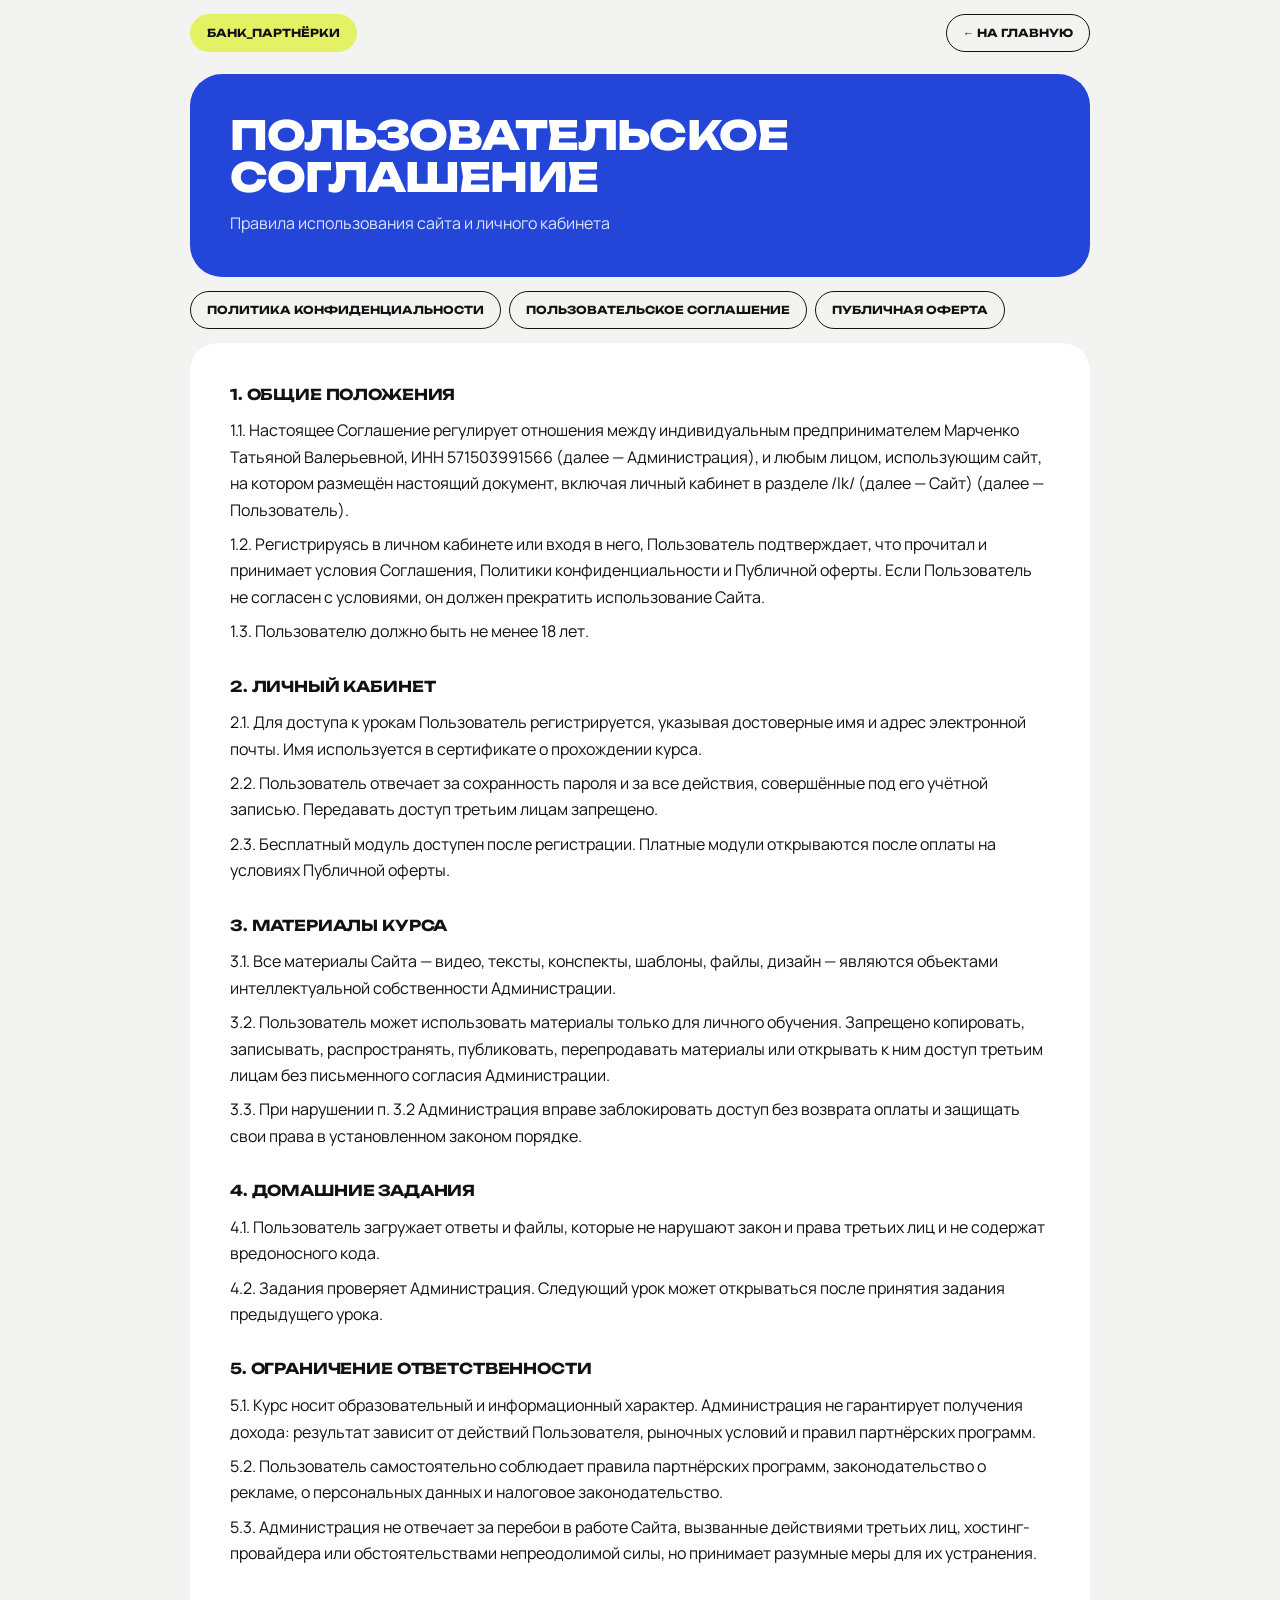
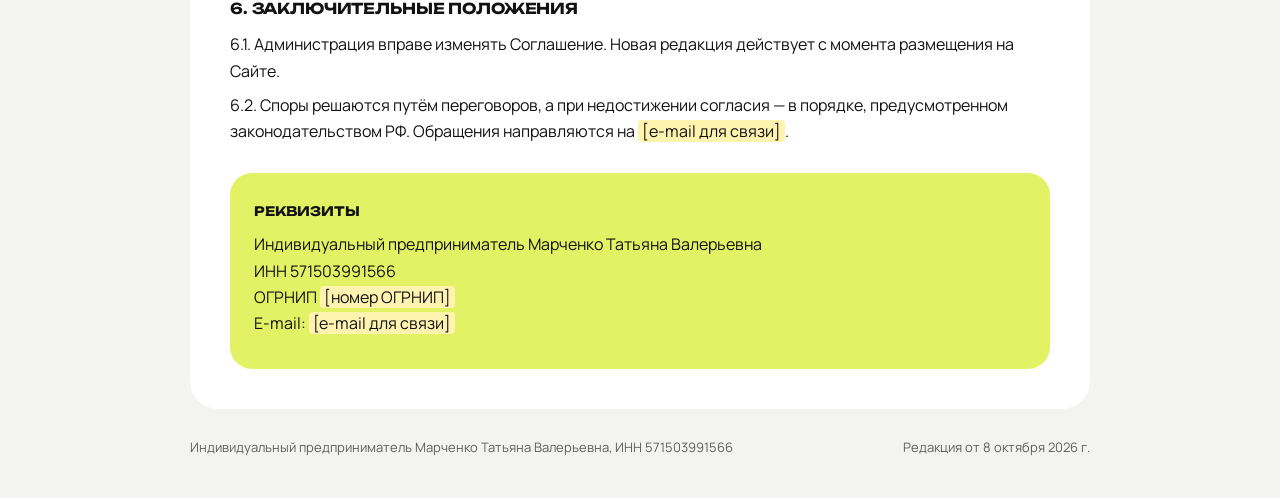
==== agreement.html @ b4dd4e38 "Add pricing, bonuses, legal pages and required consents Landing: full course 19 990 ₽ with "today 0 " ====
<!doctype html>
<html lang="ru">
<head>
<meta charset="utf-8">
<meta name="viewport" content="width=device-width, initial-scale=1">
<title>Пользовательское соглашение — БАНК_ПАРТНЁРКИ</title>
<link rel="stylesheet" href="assets/page.css">
</head>
<body>
<div class="wrap">
  <div class="top"><a href="index.html" class="pill lime">БАНК_ПАРТНЁРКИ</a><a href="index.html" class="pill">← На главную</a></div>
  <div class="head"><h1>Пользовательское соглашение</h1><p>Правила использования сайта и личного кабинета</p></div>
  <div class="toc">
    <a class="pill" href="privacy.html">Политика конфиденциальности</a>
    <a class="pill" href="agreement.html">Пользовательское соглашение</a>
    <a class="pill" href="offer.html">Публичная оферта</a>
  </div>
  <div class="doc">
<h2>1. Общие положения</h2>
<p>1.1. Настоящее Соглашение регулирует отношения между индивидуальным предпринимателем Марченко Татьяной Валерьевной, ИНН 571503991566 (далее — Администрация), и любым лицом, использующим сайт, на котором размещён настоящий документ, включая личный кабинет в разделе /lk/ (далее — Сайт) (далее — Пользователь).</p>
<p>1.2. Регистрируясь в личном кабинете или входя в него, Пользователь подтверждает, что прочитал и принимает условия Соглашения, Политики конфиденциальности и Публичной оферты. Если Пользователь не согласен с условиями, он должен прекратить использование Сайта.</p>
<p>1.3. Пользователю должно быть не менее 18 лет.</p>

<h2>2. Личный кабинет</h2>
<p>2.1. Для доступа к урокам Пользователь регистрируется, указывая достоверные имя и адрес электронной почты. Имя используется в сертификате о прохождении курса.</p>
<p>2.2. Пользователь отвечает за сохранность пароля и за все действия, совершённые под его учётной записью. Передавать доступ третьим лицам запрещено.</p>
<p>2.3. Бесплатный модуль доступен после регистрации. Платные модули открываются после оплаты на условиях Публичной оферты.</p>

<h2>3. Материалы курса</h2>
<p>3.1. Все материалы Сайта — видео, тексты, конспекты, шаблоны, файлы, дизайн — являются объектами интеллектуальной собственности Администрации.</p>
<p>3.2. Пользователь может использовать материалы только для личного обучения. Запрещено копировать, записывать, распространять, публиковать, перепродавать материалы или открывать к ним доступ третьим лицам без письменного согласия Администрации.</p>
<p>3.3. При нарушении п. 3.2 Администрация вправе заблокировать доступ без возврата оплаты и защищать свои права в установленном законом порядке.</p>

<h2>4. Домашние задания</h2>
<p>4.1. Пользователь загружает ответы и файлы, которые не нарушают закон и права третьих лиц и не содержат вредоносного кода.</p>
<p>4.2. Задания проверяет Администрация. Следующий урок может открываться после принятия задания предыдущего урока.</p>

<h2>5. Ограничение ответственности</h2>
<p>5.1. Курс носит образовательный и информационный характер. Администрация не гарантирует получения дохода: результат зависит от действий Пользователя, рыночных условий и правил партнёрских программ.</p>
<p>5.2. Пользователь самостоятельно соблюдает правила партнёрских программ, законодательство о рекламе, о персональных данных и налоговое законодательство.</p>
<p>5.3. Администрация не отвечает за перебои в работе Сайта, вызванные действиями третьих лиц, хостинг-провайдера или обстоятельствами непреодолимой силы, но принимает разумные меры для их устранения.</p>

<h2>6. Заключительные положения</h2>
<p>6.1. Администрация вправе изменять Соглашение. Новая редакция действует с момента размещения на Сайте.</p>
<p>6.2. Споры решаются путём переговоров, а при недостижении согласия — в порядке, предусмотренном законодательством РФ. Обращения направляются на <span class="fill">[e-mail для связи]</span>.</p>

<div class="req"><b>Реквизиты</b><p style="margin-top:8px">Индивидуальный предприниматель Марченко Татьяна Валерьевна<br>ИНН 571503991566<br>ОГРНИП <span class="fill">[номер ОГРНИП]</span><br>E-mail: <span class="fill">[e-mail для связи]</span></p></div>
  </div>
  <footer><span>Индивидуальный предприниматель Марченко Татьяна Валерьевна, ИНН 571503991566</span><span>Редакция от 8 октября 2026 г.</span></footer>
</div>
</body>
</html>
---- assets/page.css ----
@import url(fonts.css);
:root{--bg:#f3f3f1;--card:#e9e9e6;--white:#fff;--ink:#121212;--muted:#5f5f5f;--blue:#2446d8;--lime:#e3f264;--line:rgba(18,18,18,.12)}
*{box-sizing:border-box;margin:0;padding:0}
body{background:var(--bg);color:var(--ink);font-family:Manrope,system-ui,sans-serif;font-size:16px;line-height:1.65;-webkit-font-smoothing:antialiased}
a{color:var(--blue)}
.wrap{width:min(900px,100% - 32px);margin-inline:auto}
.top{padding:14px 0;display:flex;justify-content:space-between;gap:12px;flex-wrap:wrap}
.pill{display:inline-flex;align-items:center;padding:9px 16px;border-radius:999px;border:1.5px solid var(--ink);font-family:Unbounded,sans-serif;font-weight:700;font-size:11px;text-transform:uppercase;text-decoration:none;color:var(--ink);white-space:nowrap}
.pill.lime{background:var(--lime);border-color:var(--lime)}
.pill:hover{background:var(--ink);color:#fff}
.head{background:var(--blue);color:#fff;border-radius:32px;padding:40px;margin:8px 0 14px}
.head h1{font-family:Unbounded,sans-serif;font-weight:800;text-transform:uppercase;font-size:clamp(24px,4vw,40px);line-height:1.05;letter-spacing:-.02em}
.head p{opacity:.85;margin-top:12px}
.doc{background:var(--white);border-radius:28px;padding:40px}
.doc h2{font-family:Unbounded,sans-serif;font-weight:700;text-transform:uppercase;font-size:15px;letter-spacing:-.01em;margin:30px 0 10px}
.doc h2:first-child{margin-top:0}
.doc p,.doc li{margin-bottom:8px}
.doc ul,.doc ol{padding-left:22px;margin-bottom:8px}
.req{background:var(--lime);border-radius:22px;padding:24px;margin-top:28px}
.req b{font-family:Unbounded,sans-serif;font-size:13px;text-transform:uppercase}
.fill{background:#fff3b0;padding:0 4px;border-radius:4px}
.toc{display:flex;gap:8px;flex-wrap:wrap;margin:14px 0}
footer{padding:28px 0 40px;font-size:13px;color:var(--muted);display:flex;justify-content:space-between;gap:12px;flex-wrap:wrap}
@media (max-width:600px){.head,.doc{padding:24px 20px;border-radius:24px}}
@media print{.top,.toc,footer{display:none}.head{color:#000;background:none;padding:0}.doc{padding:0}}
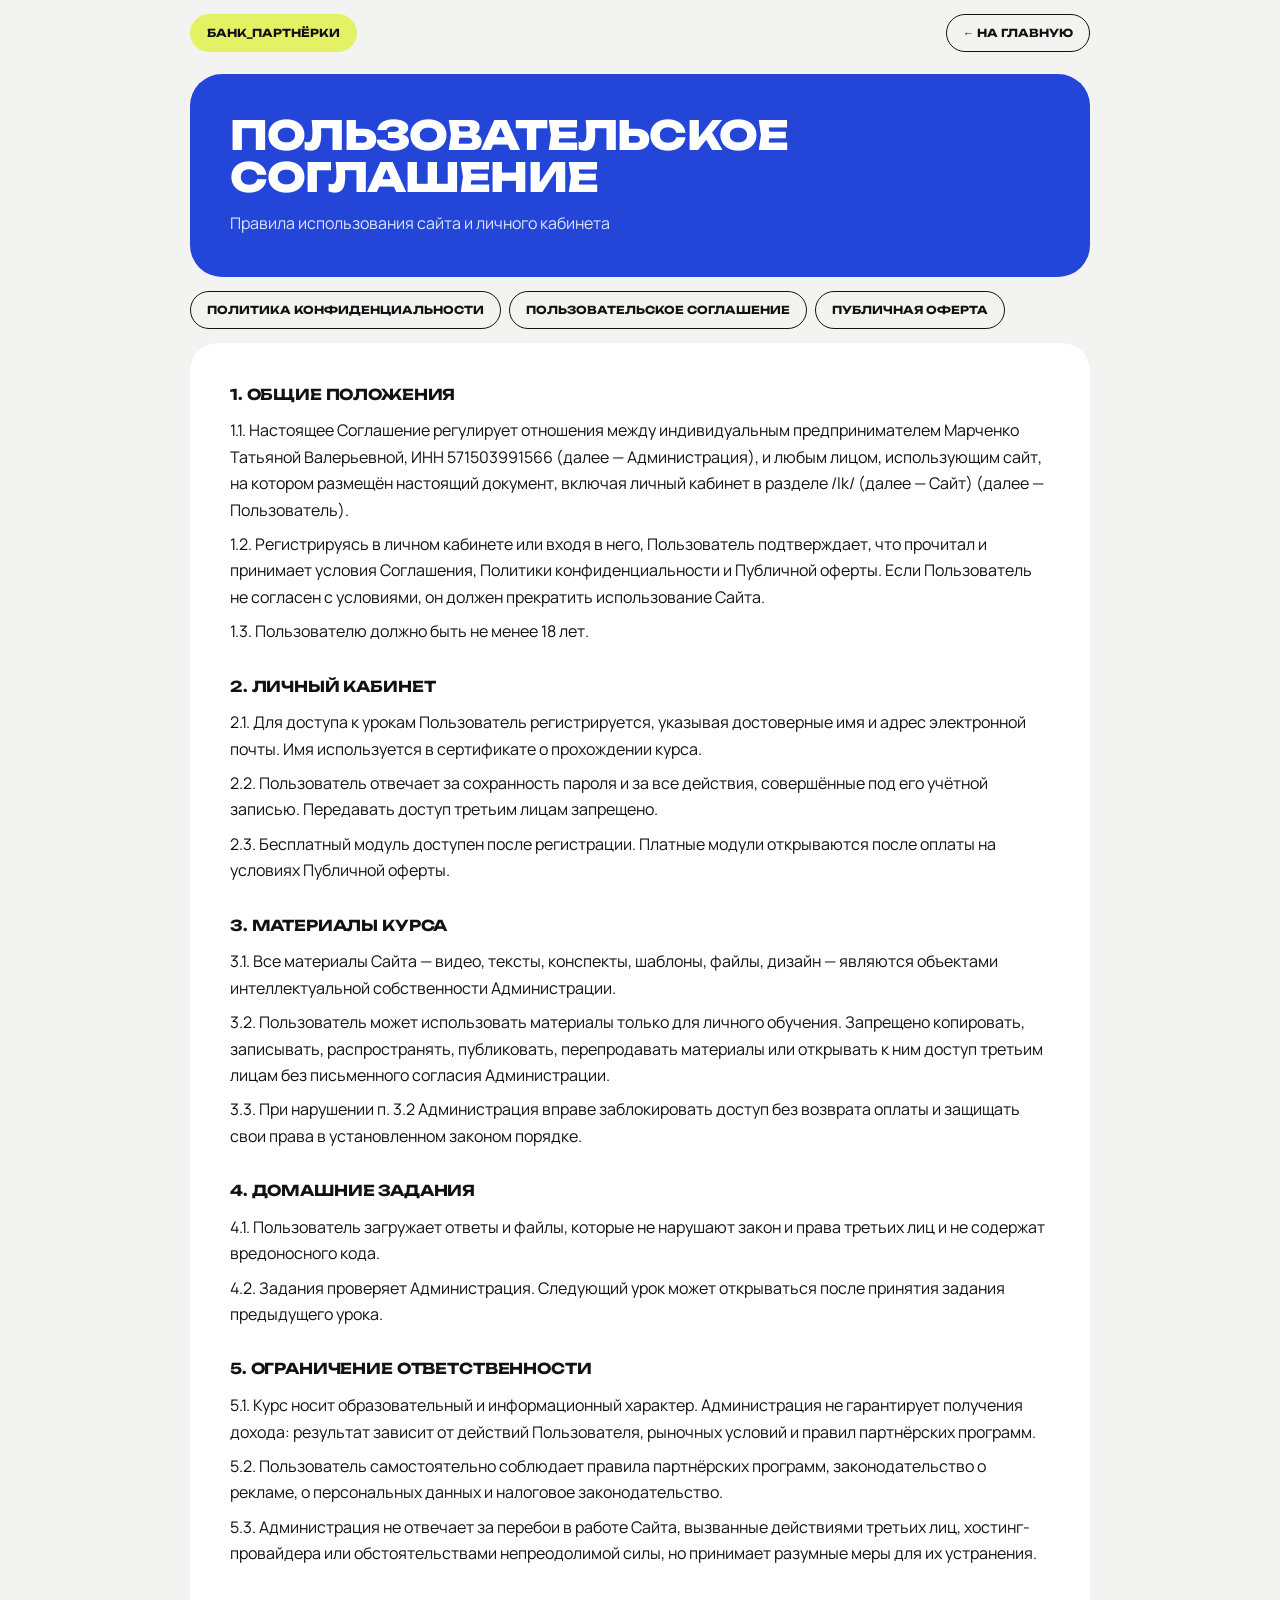
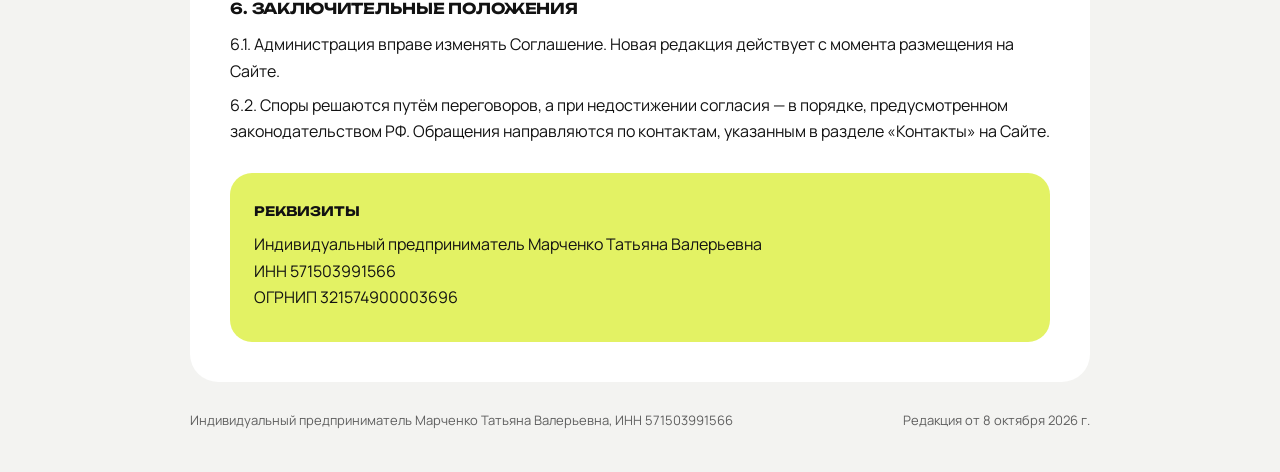
==== commit 96b2972e: "Add OGRNIP to legal pages and income screenshots to author section Co-Authored-By: Claude Opus 5.5 <" ====
--- a/agreement.html
+++ b/agreement.html
@@ -42,9 +42,9 @@
 
 <h2>6. Заключительные положения</h2>
 <p>6.1. Администрация вправе изменять Соглашение. Новая редакция действует с момента размещения на Сайте.</p>
-<p>6.2. Споры решаются путём переговоров, а при недостижении согласия — в порядке, предусмотренном законодательством РФ. Обращения направляются на <span class="fill">[e-mail для связи]</span>.</p>
+<p>6.2. Споры решаются путём переговоров, а при недостижении согласия — в порядке, предусмотренном законодательством РФ. Обращения направляются по контактам, указанным в разделе «Контакты» на Сайте.</p>
 
-<div class="req"><b>Реквизиты</b><p style="margin-top:8px">Индивидуальный предприниматель Марченко Татьяна Валерьевна<br>ИНН 571503991566<br>ОГРНИП <span class="fill">[номер ОГРНИП]</span><br>E-mail: <span class="fill">[e-mail для связи]</span></p></div>
+<div class="req"><b>Реквизиты</b><p style="margin-top:8px">Индивидуальный предприниматель Марченко Татьяна Валерьевна<br>ИНН 571503991566<br>ОГРНИП 321574900003696</p></div>
   </div>
   <footer><span>Индивидуальный предприниматель Марченко Татьяна Валерьевна, ИНН 571503991566</span><span>Редакция от 8 октября 2026 г.</span></footer>
 </div>
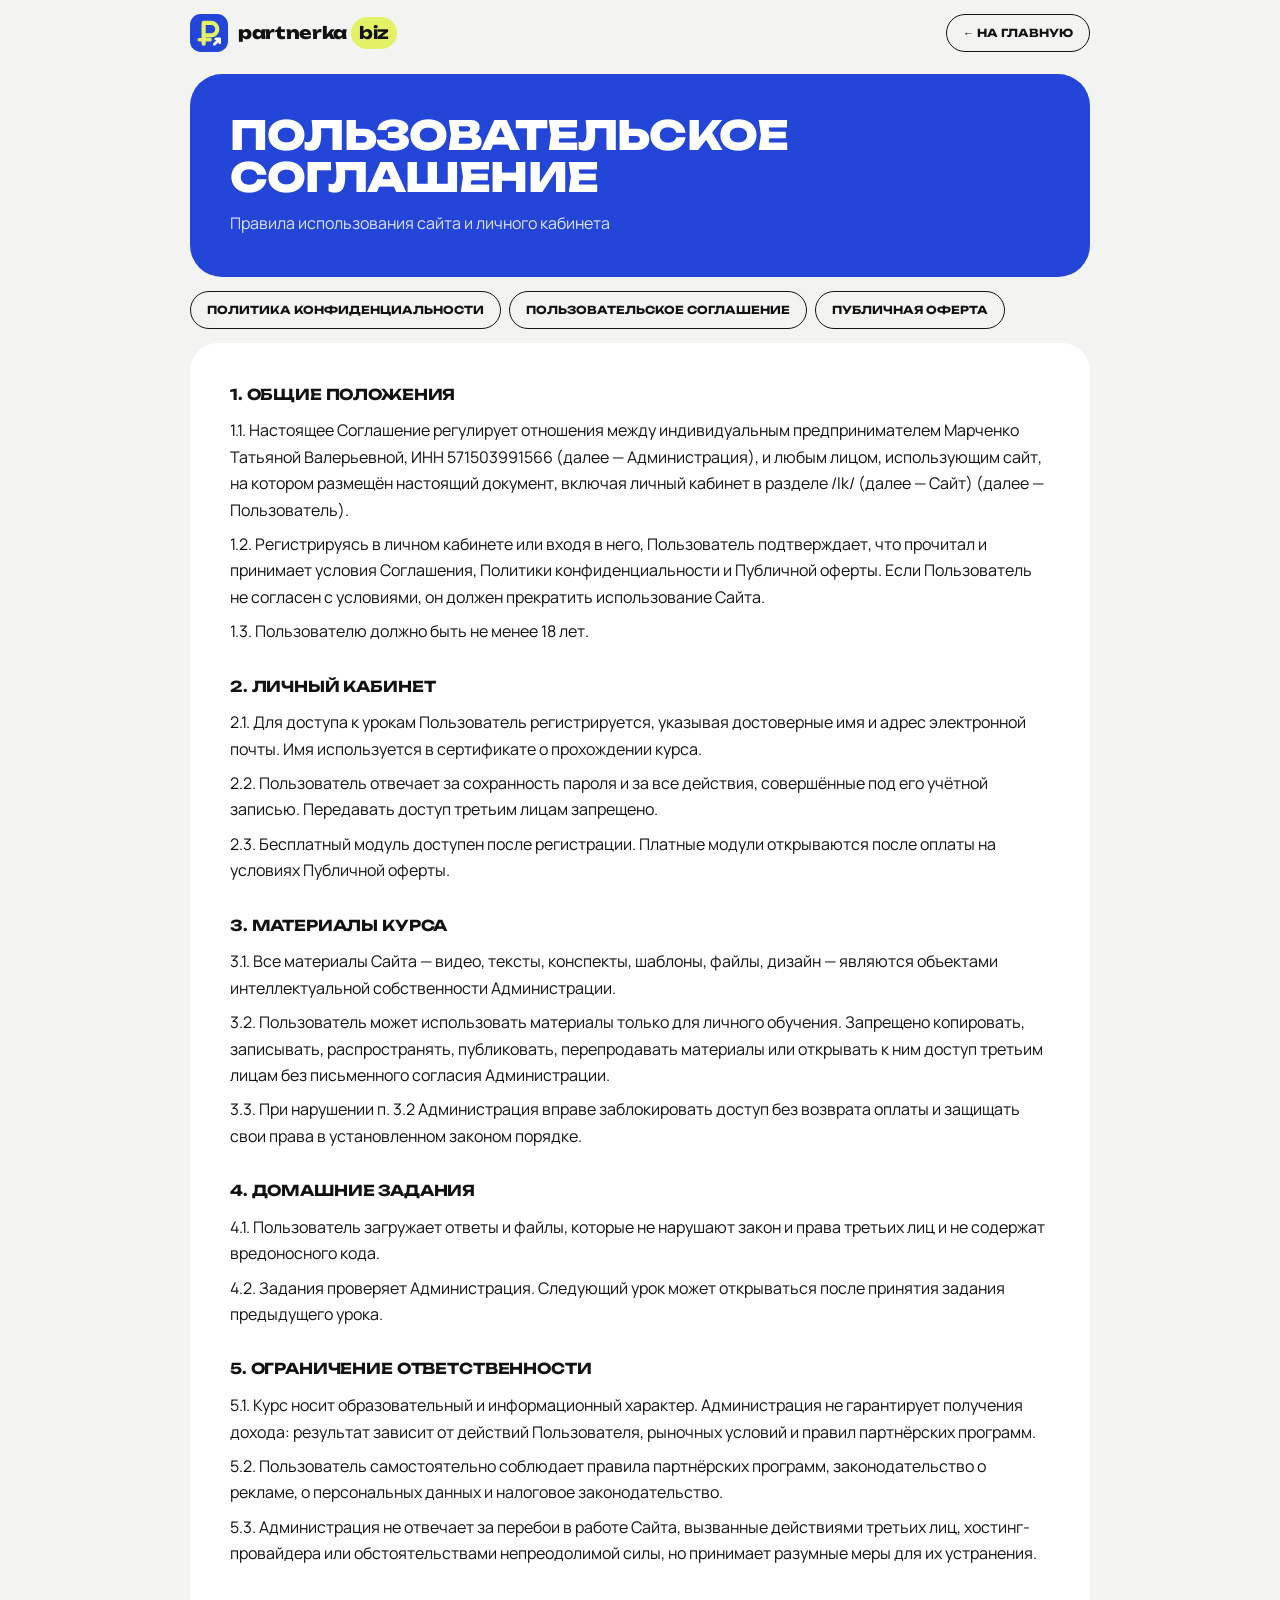
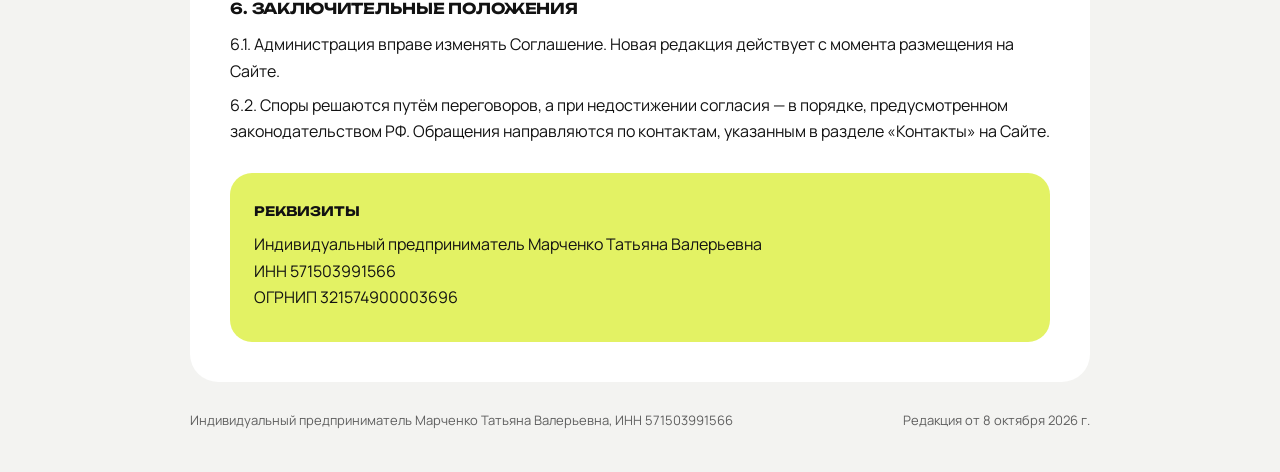
==== commit 9568e7ce: "New logo, framed face-centred portrait and Yandex Direct creatives Brand renamed to partnerka biz wi" ====
--- a/agreement.html
+++ b/agreement.html
@@ -3,12 +3,14 @@
 <head>
 <meta charset="utf-8">
 <meta name="viewport" content="width=device-width, initial-scale=1">
-<title>Пользовательское соглашение — БАНК_ПАРТНЁРКИ</title>
+<title>Пользовательское соглашение — partnerka biz</title>
+<link rel="icon" href="assets/logo-mark.svg" type="image/svg+xml">
+<link rel="apple-touch-icon" href="assets/icon-180.png">
 <link rel="stylesheet" href="assets/page.css">
 </head>
 <body>
 <div class="wrap">
-  <div class="top"><a href="index.html" class="pill lime">БАНК_ПАРТНЁРКИ</a><a href="index.html" class="pill">← На главную</a></div>
+  <div class="top"><a href="index.html" class="logo"><img src="assets/logo-mark.svg" alt="" width="38" height="38"><span class="logo-word">partnerka<b>biz</b></span></a><a href="index.html" class="pill">← На главную</a></div>
   <div class="head"><h1>Пользовательское соглашение</h1><p>Правила использования сайта и личного кабинета</p></div>
   <div class="toc">
     <a class="pill" href="privacy.html">Политика конфиденциальности</a>
--- a/assets/page.css
+++ b/assets/page.css
@@ -23,3 +23,7 @@
 footer{padding:28px 0 40px;font-size:13px;color:var(--muted);display:flex;justify-content:space-between;gap:12px;flex-wrap:wrap}
 @media (max-width:600px){.head,.doc{padding:24px 20px;border-radius:24px}}
 @media print{.top,.toc,footer{display:none}.head{color:#000;background:none;padding:0}.doc{padding:0}}
+.logo{display:inline-flex;align-items:center;gap:10px;text-decoration:none;color:var(--ink)}
+.logo img{display:block}
+.logo-word{font-family:Unbounded,sans-serif;font-weight:800;font-size:17px;letter-spacing:-.02em;display:flex;align-items:center;gap:4px}
+.logo-word b{background:var(--lime);border-radius:999px;padding:2px 8px}
